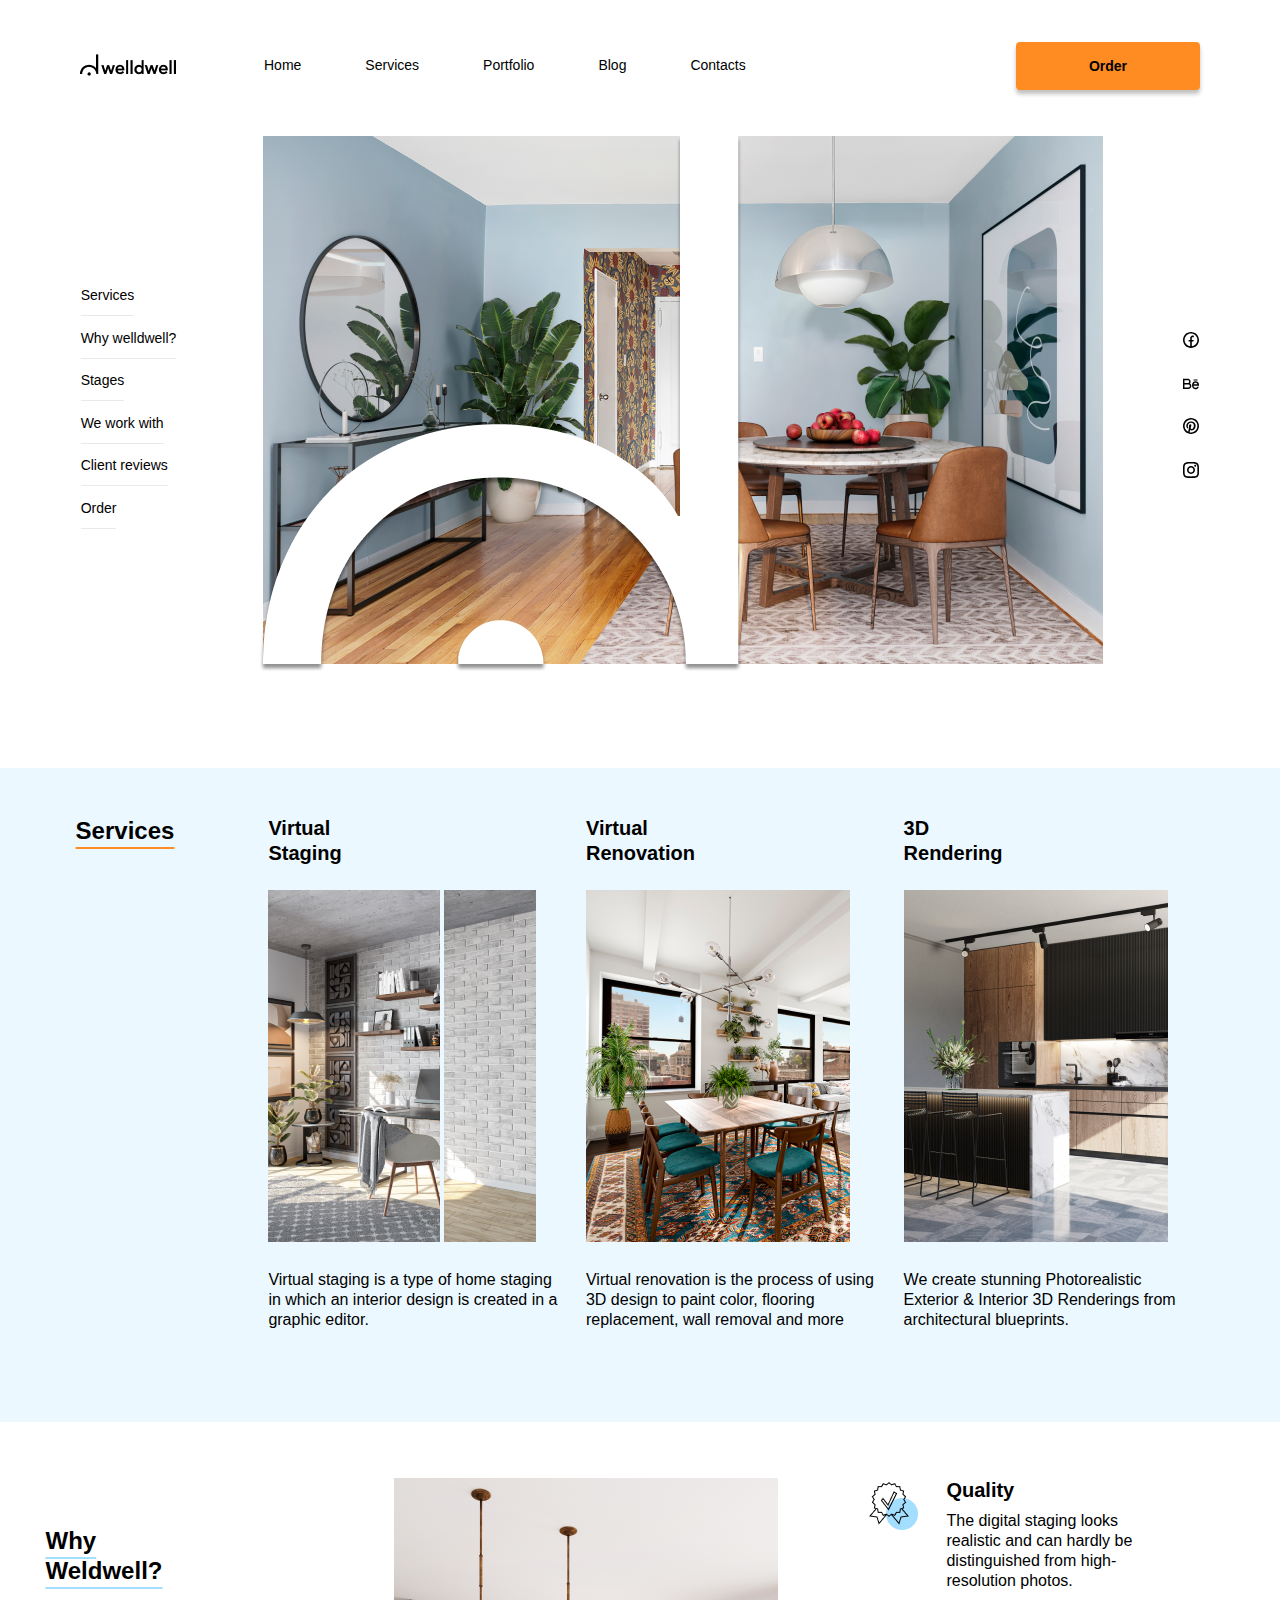
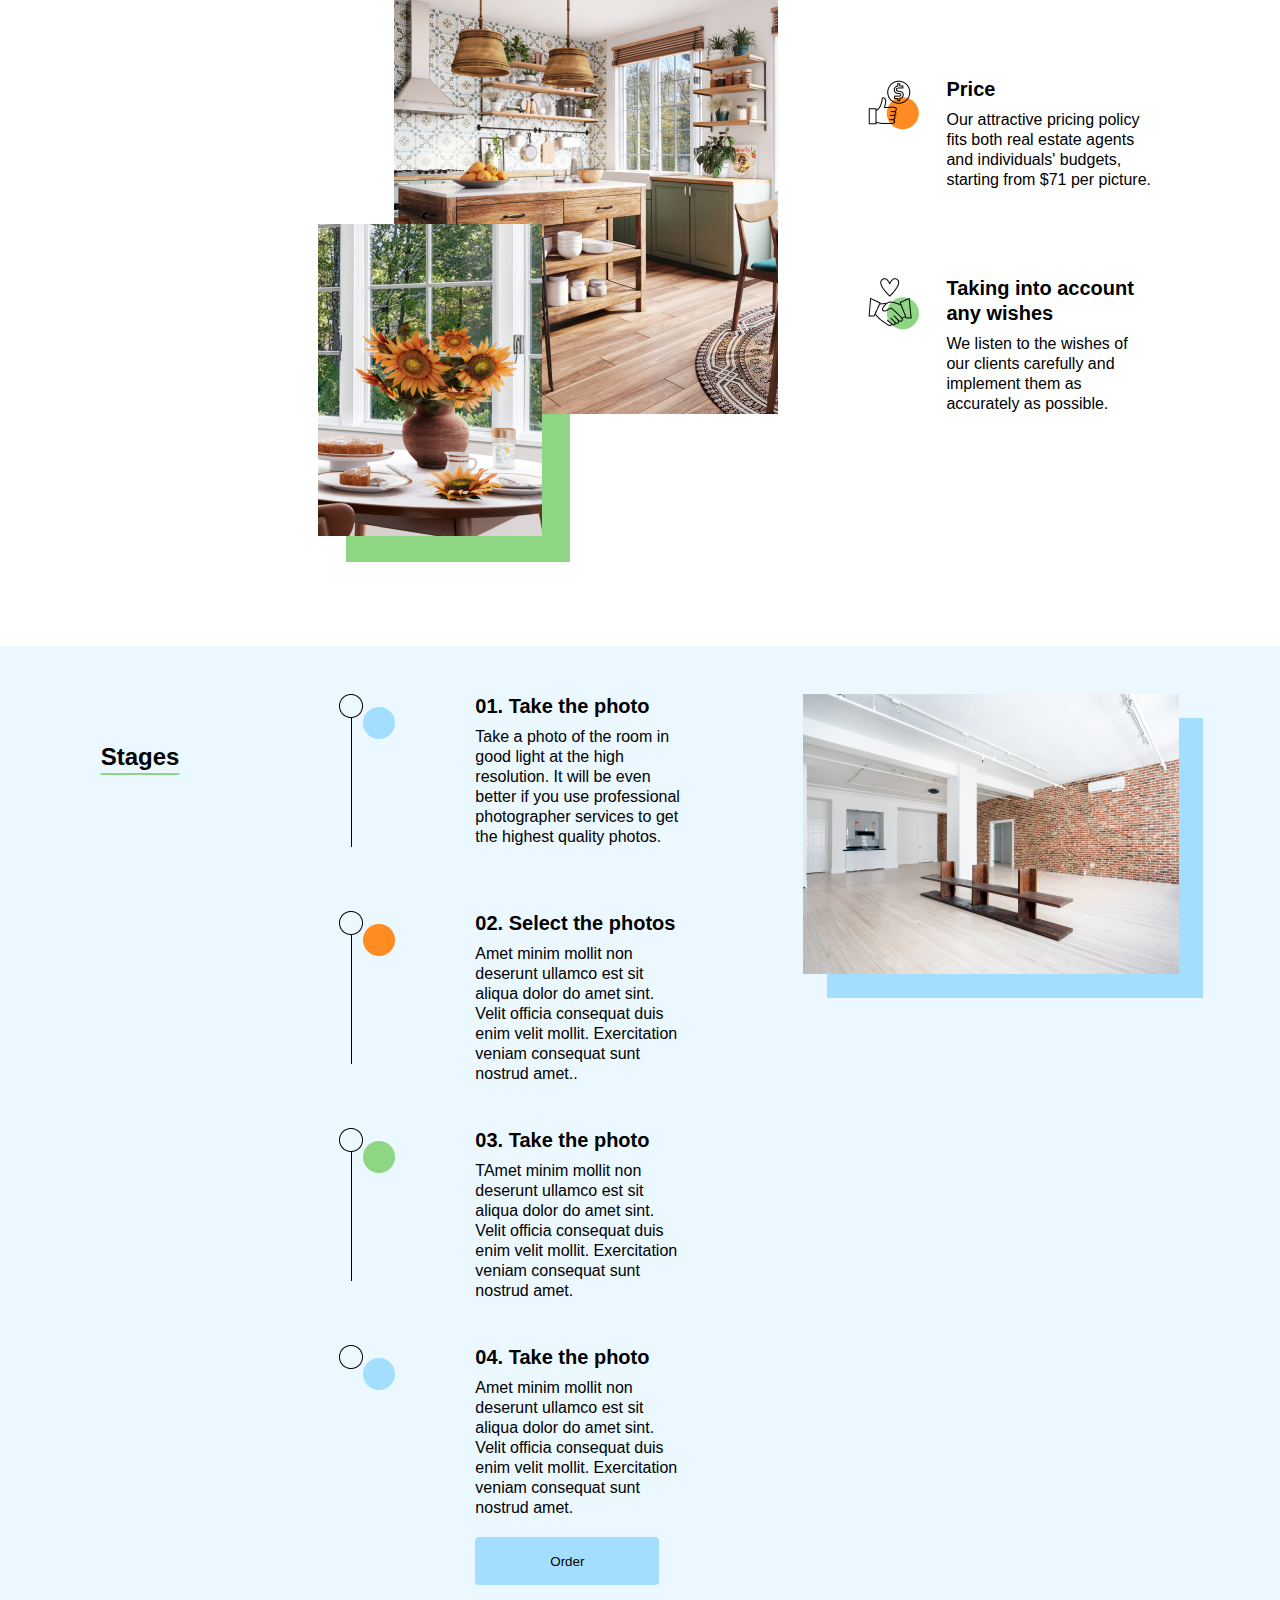
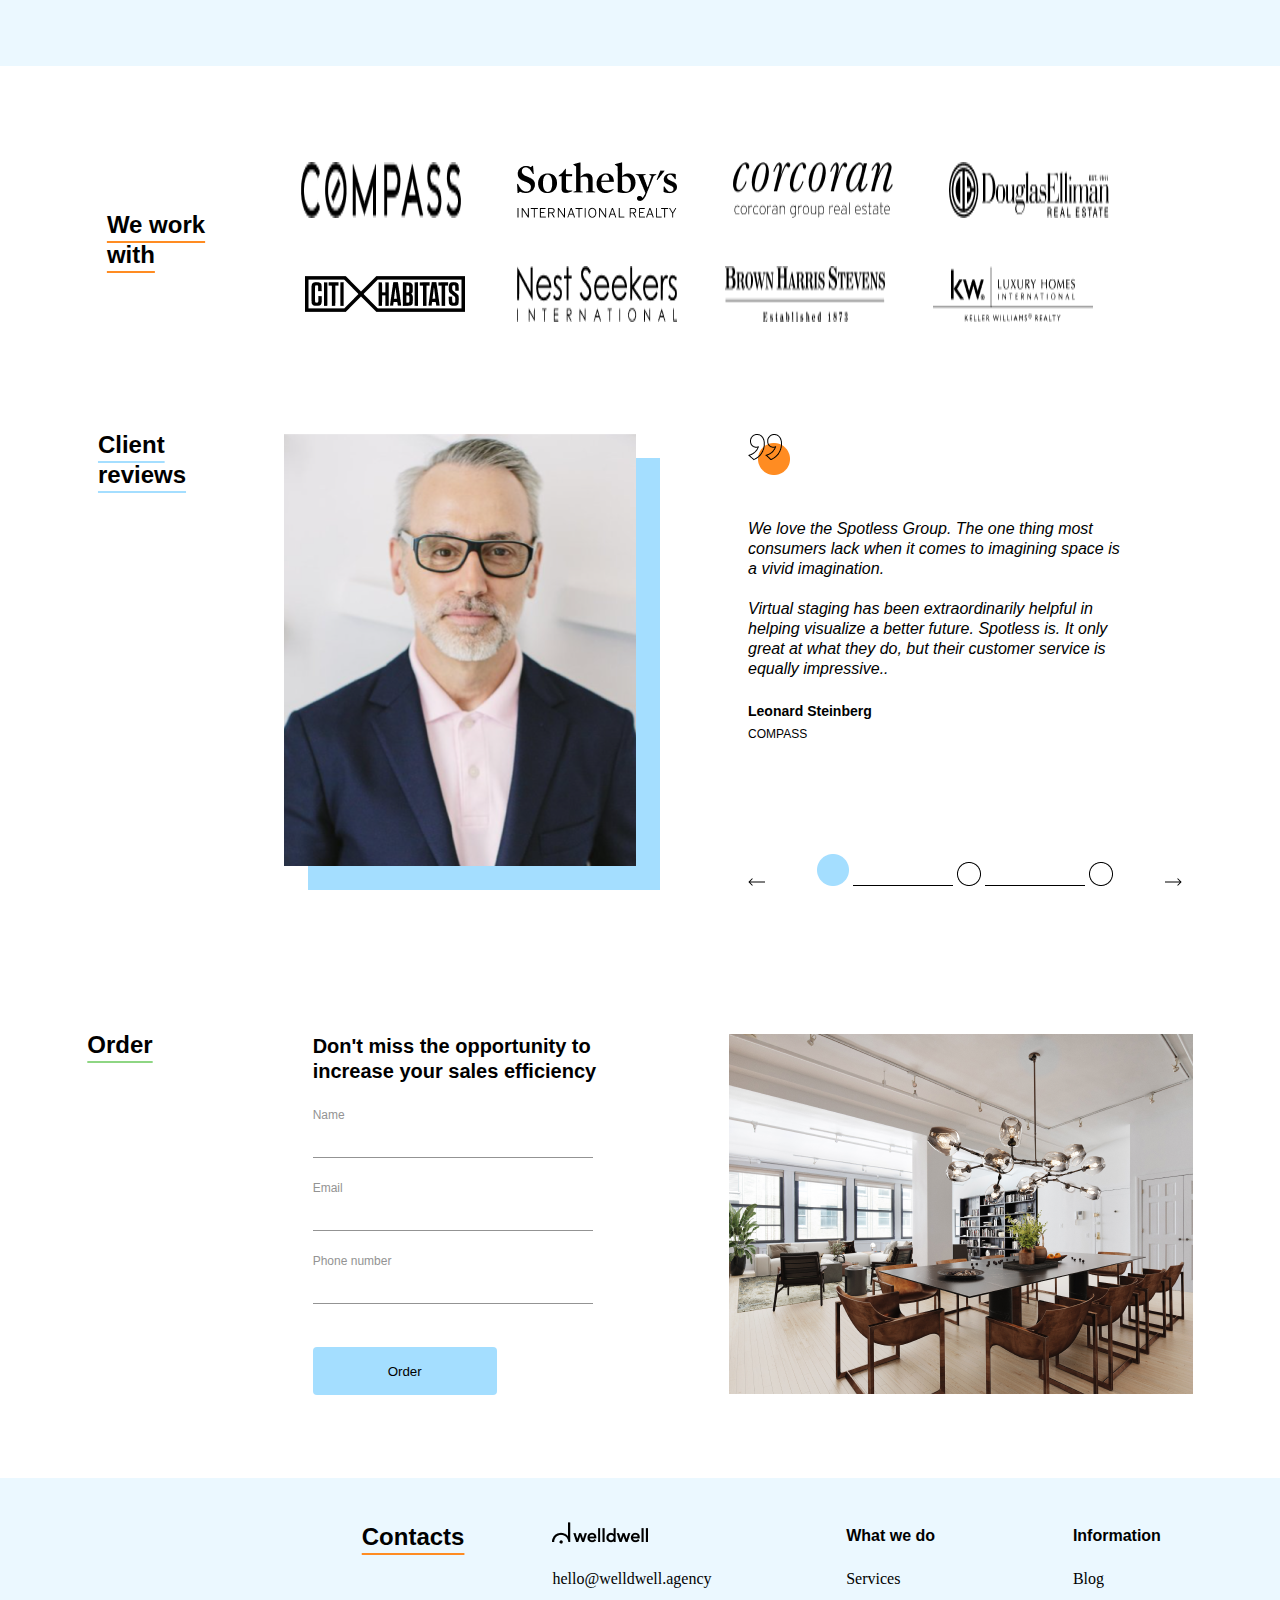
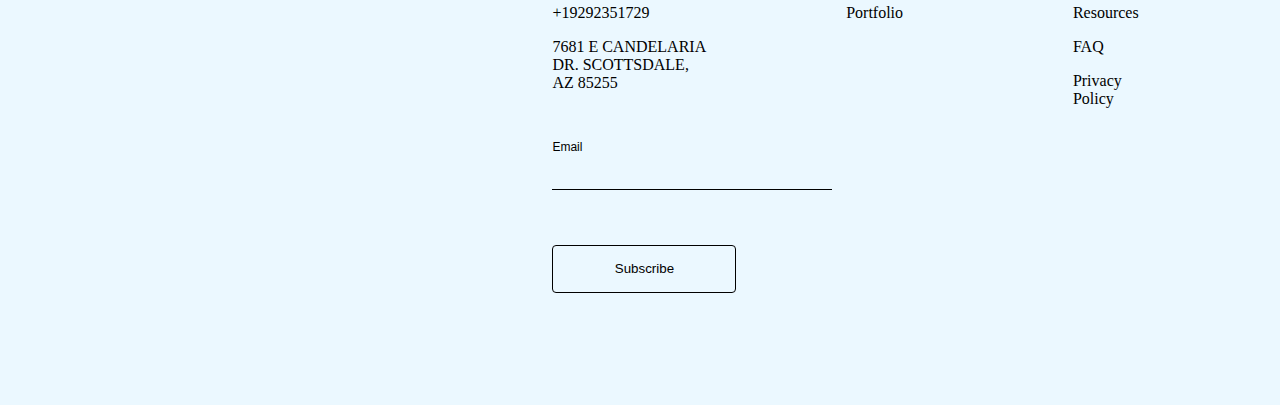
==== index.html @ 8a93b394 "Rename index copy.html to index.html" ====
<!DOCTYPE html>
<html lang="en">
<head>
    <meta charset="UTF-8">
    <meta name="viewport" content="width=, user-scalable=, initial-scale=, maximum-scale=, minimum-scale=">
    <meta http-equiv="X-UA-Compatible" content="ie=">
    <link rel="stylesheet" href="./styles/style%20copy.css">
    <link rel="stylesheet" href="./styles/style768screen.css">
    <link rel="stylesheet" href="./styles/style320screen.css">

    <title>Title</title>
</head>
<body>

<header id="header">
<div class="wrapper">
    <div class="container">
        <div class="header-logo">
            <img src="./images/logo/welldwell_logo.png" alt="logo"/>
        </div>
        <div class="main-menu">
            <nav id="navbar">
                <ul class="header_nav">
                    <li class="menu-items" ><a class="page" href="#home"><span>Home</span></a></li>
                    <li class="menu-items"><a class="page" href="#services"><span>Services</span></a></li>
                    <li class="menu-items"><a class="page" href="#portfolio"><span>Portfolio</span></a></li>
                    <li class="menu-items"><a class="page" href="#blog"><span>Blog</span></a></li>
                    <li class="menu-items"><a class="page" href="#contacts"><span>Contacts</span></a></li>
                </ul>
            </nav>
            <div class="order">
                <button type="button" id="btn-order">
                    Order
                </button>
                <button type="button" id="btn-circle">
                        <img class="order_icon" src="images/icons/bars-svgrepo-com%20(2).svg">
                </button>
            </div>
            <!-------------------модальне вікно для екранів з меншим розміром------------------------>
            <div class="modal hide">
                <div id="modal_background">
                    <div id="modal_window">
                        <div id="header_modal">
                            <div class="header-logo">
                                <img src="./images/logo/welldwell_logo.png" alt="logo"/>
                            </div>
                            <div id="modal_close">
                                <button type="button" id="btn_close">
                                    X
                                </button>
                            </div>
                        </div>
                        <div id="modal_menu">
                            <nav id="navbar_modal">
                                <ul class="header_nav">
                                    <li class="menu-items_modal" ><a class="page" href="#home"><span>Home</span></a></li>
                                    <li class="menu-items_modal"><a class="page" href="#services"><span>Services</span></a></li>
                                    <li class="menu-items_modal"><a class="page" href="#portfolio"><span>Portfolio</span></a></li>
                                    <li class="menu-items_modal"><a class="page" href="#blog"><span>Blog</span></a></li>
                                    <li class="menu-items_modal"><a class="page" href="#contacts"><span>Contacts</span></a></li>
                                </ul>
                            </nav>
                            <div>
                                <button type="button" class="btn_order_modal">Order</button>
                            </div>
                        </div>
                        <div class="modal_logo">
                            <img src="images/logo/logo-overlay%20(1).png"
                        </div>
                    </div>
                </div>
            </div>
            <!--------------------------------------------------------------------->

        </div>
    </div>
</div>
</header>
    <main>
    <section class="home" id="home">
        <div class="wrapper">
        <div class="container">
          <ul class="about_us">
              <li><a class="info" href="#services">Services</a></li>
              <li><a class="info" href="#about">Why welldwell?</a></li>
              <li><a class="info" href="#stages">Stages</a></li>
              <li><a class="info" href="#partners">We work with</a></li>
              <li><a class="info" href="#reviews">Client reviews</a></li>
              <li><a class="info" href="#order">Order</a></li>
          </ul>
        <div class="image-main">
          <img class='main_photo' src="./images/img/home_hero.png" alt="dinner-room">
          <img class='logo_overlay' src="images/logo/logo-overlay%20(1).png">
        </div>
          <ul class="social_media">
              <li><a class="social_media_info" href="https://www.facebook.com"><img src="images/icons/social_icon_facebook.svg"></a></li>
              <li><a class="social_media_info" href="https://www.behance.net/"><img src="images/icons/behance.svg"></a></li>
              <li><a class="social_media_info" href="https://www.pinterest.com/PinterestUA/"><img src="images/icons/social_icon_pinterest.svg"></a></li>
              <li><a class="social_media_info" href="https://www.instagram.com/"><img src="images/icons/instagram.svg"></a></li>
          </ul>
        </div>
        </div>
    </section>
        <section class="services_section" id="services">
        <div class="wrapper">
            <div class="container">
        <h2 class="import_heading orange_border">Services</h2>
        <div class="gallery">
        <div class="gallery_item" id="slider">
           <h3 class="heading">Virtual <br>Staging</h3>
            <div class="slider">
            <button class="slider-control-left">
            <
            </button>
            <button class="slider-control-right">
                >
            </button>
            </div>
            <img class="pic" src="images/img/slider_image_after.png" alt="room after">
            <img src="./images/img/slider_image_before.png" alt="room before">
                <p class="text">Virtual staging is a type of home staging in which an interior design is created in a graphic editor. </p>

        </div>
        <div class="gallery_item">
            <h3 class="heading">Virtual<br>Renovation</h3>
            <img src="./images/img/slider_image_.png" alt>
            <p class="text">Virtual renovation is the process of using 3D design to paint color, flooring replacement, wall removal and more</p>
        </div>
        <div class="gallery_item">
            <h3 class="heading">3D<br>Rendering</h3>
            <img src="./images/img/image_no_slider.png" alt>
            <p class="text">We create stunning Photorealistic Exterior & Interior 3D Renderings from architectural blueprints.</p>
        </div>
        </div>
        </div>
        </div>
    </section>
    <section class="about" id="about">
        <div class="wrapper">
          <div class="container">
            <h2 class="import_heading blue_border ">Why Weldwell?</h2>
            <div class="kitchen-photo">
                <img class="kitchen-photo-2" src="images/img/second_image.png">
                <img class="kitchen-photo-1" src="images/img/main_image.png">
                <img class="box_shadow" src="images/img/image_background%20(1).png">
                </div>
                <div id="info-2">
                     <div class="heading_and_text">
                       <img src="images/icons/quality_circle.png">
                     <div class="info-2">
                       <h3>Quality</h3>
                       <p class="text2">The digital staging looks realistic and can hardly
                        be distinguished from high-resolution photos.</p>
                    </div>
                     </div>
                    <div class="heading_and_text">
                   <img src="images/icons/thumb_up_circle.png">
                    <div class="info-2">
                        <h3>Price</h3>
                        <p class="text2">Our attractive pricing policy fits both real estate agents
                        and individuals' budgets, starting from $71 per picture.</p>
                    </div>
                    </div>
                    <div class="heading_and_text">
                        <img src="images/icons/handshake_circle.png">
                      <div class="info-2">
                        <h3>Taking into account <br>any wishes</h3>
                        <p class="text2">We listen to the wishes of our clients carefully and implement them as accurately as possible.</p>
                      </div>
                    </div>
                </div>
            </div>
        </div>
    </section>
    <section class="stages" id="stages">
        <div class="wrapper">
        <div class="container">
        <h2 class="import_heading green_border">Stages</h2>

            <div class="steps">
                <div class="step">
                    <img class="img_line" src="./images/icons/circle_and_line.png">
                    <img class="circle_img" src="/images/icons/circle_background.png">
                    <div class="info-2">
                    <h3 class="heading">01. Take the photo</h3>
                    <p class="text2">Take a photo of the room
                        in good light at the high resolution.
                        It will be even better if you use professional
                        photographer services to get the highest quality photos.</p>
                    </div>
                </div>

                <div class="step">
                    <img class="img_line" src="./images/icons/circle_and_line.png">
                    <img class="circle_img" src="/images/icons/circle_background%20(2).png">
                    <div class="info-2">
                    <h3 class="heading">02. Select the photos</h3>
                    <p class="text2">Amet minim mollit non deserunt ullamco est sit
                        aliqua dolor do amet sint. Velit officia consequat duis enim
                        velit mollit. Exercitation veniam consequat sunt nostrud amet..</p>
                    </div>
                </div>
                <div class="step">
                    <img class="img_line" src="./images/icons/circle_and_line.png">
                    <img class="circle_img" src="/images/icons/circle_background%20(1).png">
                    <div class="info-2">
                    <h3 class="heading">03. Take the photo</h3>
                    <p class="text2">TAmet minim mollit non deserunt ullamco est sit aliqua
                        dolor do amet sint. Velit officia consequat duis enim velit mollit.
                        Exercitation veniam consequat sunt nostrud amet.</p>
                    </div>
                </div>
                <div class="step">
                    <img class="circle" src="./images/icons/circle.png">
                    <img class="circle_img" src="/images/icons/circle_background.png">
                    <div class="info-2">
                        <h3 class="heading">04. Take the photo</h3>
                        <p class="text2">Amet minim mollit non deserunt ullamco est sit aliqua
                            dolor do amet sint. Velit officia consequat duis enim velit mollit.
                            Exercitation veniam consequat sunt nostrud amet.</p>
                    </div>
                    <div>
                        <button type="button" class="btn_order">Order</button>
                    </div>
                </div>
            </div>
            <div class="image">
                <img class="img2" src="./images/img/image_landscape.png" alt="">
            </div>
        </div>
        </div>
    </section>
        <section class="partners" id="partners">
            <div class="wrapper">
                <div class="container">
                    <h2 class="import_heading orange_border">We work <br> with</h2>
                   <div class="partners_logo">
                      <img class="logo_first_line partn_logo" src="./images/logo/compass.png" alt="compass">
                       <img class="logo_first_line partn_logo" src="./images/logo/sothebys.png" alt="sothebys">
                       <img class="logo_first_line partn_logo" src="./images/logo/corcoran.png" alt="corcoran">
                       <img class="logo_first_line partn_logo" src="./images/logo/douglas.png" alt="douglas">
                       <img class="logo_second_line partn_logo" src="./images/logo/company_logo%20(1).png" alt="habitas">
                       <img class="logo_second_line partn_logo" src="./images/logo/nedt_seekers.png" alt="seekers">
                       <img class="logo_second_line partn_logo" src="./images/logo/brown_harris.png" alt="brown_harris">
                       <img class="logo_second_line partn_logo" src="./images/logo/kw.png" alt="kw">
                   </div>
                </div>
            </div>
        </section>
        <section class="client_review" id="reviews">
            <div class="wrapper">
                <div class="container">
                    <h2 class="import_heading blue_border">Client <br> reviews</h2>
                    <div class="clients_photo">
                         <img class="client1 photo" src="./images/img/client.png" alt="our client's photo">
                         <img width=352px class="client2 photo hide" src="./images/img/client2.jpg">
                        <img width=352px class="client3 photo hide" src="./images/img/client3.jpg">
                    </div>
                    <div class="review_and_slider_review">
                    <div class="review">
                        <img src="./images/icons/quote.png" alt="">
                        <p class="text_review">We love the Spotless Group. The one thing most consumers lack when it comes to imagining space is a vivid imagination.
                            <br><br>
                            Virtual staging has been extraordinarily helpful in helping visualize a better future. Spotless is. It only great at what they do,
                            but their customer service is equally impressive..</p>
                        <h4 class="clients_name">Leonard Steinberg</h4>
                        <p class="company">COMPASS</p>

                    </div>
                        <div class="review hide">
                            <img src="./images/icons/quote.png" alt="">
                            <p class="text_review">Lorem Ipsum is simply dummy text of the printing and typesetting industry.
                                Lorem Ipsum has been the industry's standard dummy text ever since the 1500s,
                                when an unknown printer took a galley of type and scrambled it to make a type specimen book..</p>
                            <h4 class="clients_name">Lorem ipsum dolore</h4>
                            <p class="company">Corcoran</p>
                        </div>
                        <div class="review hide">
                            <img src="./images/icons/quote.png" alt="">
                            <p class="text_review">There are many variations of passages of Lorem Ipsum available, but the majority have suffered alteration in some form,
                                by injected humour, or randomised words which don't look even slightly believable.
                                If you are going to use a passage of Lorem Ipsum, you need to be sure there isn't anything embarrassing hidden in the middle of text.</p>
                            <h4 class="clients_name">Lorem ipsum dolore</h4>
                            <p class="company">nedt_seekers</p>
                        </div>
                    <div class="slider_review">
                        <button type="button" class="arrow_left"><img src="./images/icons/Arrow 8.png"></button>
                        <img class="slider_circle blue_circle" src="images/icons/circle_background.png" alt="blue_circle">
                        <img src="./images/icons/line (1).png">
                        <img class="slider_circle orange_circle" src="images/icons/circle.png" alt="orange_circle">
                        <img class="slider_circle orange_circle hide" src="images/icons/circle_background%20(2).png" alt="orange_circle">
                        <img src="./images/icons/line (1).png">
                        <img class="slider_circle green_circle" src="images/icons/circle.png" alt="green_circle">
                        <img class="slider_circle green_circle hide" src="images/icons/circle_background%20(1).png" alt="green_circle">
                        <button type="button" class="arrow_right"><img src="./images/icons/Arrow 7.png"></button>
                    </div>
                    </div>
                </div>
            </div>
        </section>
        <section id="order">
            <div class="wrapper">
                <div class="container">
                    <h2 class="import_heading green_border">Order</h2>
                <div class="order_info">
                     <h3 class="heading">Don't miss the opportunity to increase your sales efficiency</h3>
                    <div class="input_field">
                        <p class="input_text_name">Name</p>
                        <input class="input_name" type="text" name="Name">
                    </div>
                    <div class="input_field">
                         <p class="input_text_name">Email</p>
                         <input class="input_name" type="email" name="email">
                    </div>
                    <div class="input_field">
                        <p class="input_text_name">Phone number</p>
                        <input class="input_name" type="text" name="email">
                    </div>
                    <div>
                        <button type="button" class="btn_order2">Order</button>
                    </div>
                </div>
                    <div class="holl">
                        <img src="./images/img/image_landscape2.png" alt="holl">
                    </div>
                </div>
                </div>
        </section>
    </main>
    <footer id="footer">
        <div class="wrapper">
        <div class="container">
            <h2 class="import_heading orange_border">Contacts</h2>
        <div class="footer">
            <div class="header-logo2">
         <img src="images/logo/welldwell_logo.png">
            </div>
             <a href="mailto:hello@welldwell.agency">hello@welldwell.agency</a>
            <a href="callto:+19292351729">+19292351729</a>
            <p>7681 E CANDELARIA DR. SCOTTSDALE, AZ 85255</p>
            <div class="input_field">
                <p class="input_text_name">Email</p>
                <input class="input_name" type="email" name="email">
            </div>
            <div>
                <button class="btn_subscribe" type="submit" name="subscribe">Subscribe</button>
            </div>
        </div>
            <div class="footer">
                <h4 class="heading_h4">What we do</h4>
                <a href="#">Services</a>
                <a href="#">Portfolio</a>
            </div>
            <div class="footer">
                <h4 class="heading_h4">Information</h4>
                <a href="#">Blog</a>
                <a href="#">Resources</a>
                <a href="#">FAQ</a>
                <a href="#">Privacy Policy</a>
            </div>
            <div class="footer">
                <h4 class="heading_h4">Social</h4>
                    <a href="https://www.facebook.com"><img src="images/icons/social_icon_facebook.svg"></a>
                    <a href="https://www.behance.net/"><img src="images/icons/behance.svg"></a>
                    <a href="https://www.pinterest.com/PinterestUA/"><img src="images/icons/social_icon_pinterest.svg"></a>
                    <a href="https://www.instagram.com/"><img src="images/icons/instagram.svg"></a>

            </div>

        </div>

        </div>
    </footer>

<script src="./script/app.js"></script>
</body>
</html>
---- styles/style768screen.css ----
@import url(root.css);

@media only screen and (max-width:768px ) {
    .modal{
        width: 100%;
        height: 100%;
        background-color: var(--orange);

    }
    .container {
        display:flex;
        max-width: 688px;
        margin: 0 auto;
    }
    #btn-order{
        display: none;
    }
    .wrapper {
        display: inline-flex;
        max-width: 100%;
    }
    #header{
        margin-top:2rem ;
        column-gap: 50%;
    }
    #header.container{
       display: flex;
       flex-direction: column;
        justify-content: space-between;
    }
    .header_nav{
        display: none;
    }
    #btn-circle{
        display: block;
        border-radius:50%;
        border: none;
        width: 3rem;
        height: 3rem;
        box-shadow: 0 4px 4px 0 rgba(0, 0, 0, 0.25);
        background: var(--orange);
        color: black;
        font-size: 14px;
        font-weight: bold;
        margin-left:15rem;
    }
    #btn-circle:active{
        background-color: #e37c1b;
        box-shadow: none;
    }
    .order_icon{
        width: 1.5rem;
        height: auto;
    }


    /*----------------------------------Modal window--------------------------------------------*/

    #modal_background{
        position: fixed;
        top: 0;
        left: 0;
        z-index: 90;
    }
    #header_modal{
        display: flex;
        justify-content: space-between;
        margin-bottom: 18.825rem;
        padding-top: 2rem;
        padding-left: 2rem;
        padding-right: 2rem;
    }
    #btn_close{
        width: 48px;
        height: 48px;
        border-radius:50%;
        fill: var(--white);
        border: none;
        margin-top: -1rem;
        font-weight: 400;
        font-size: 18px;
        text-align: center;
    }
    .header_nav{
        list-style-type: none;
        width: max-content;
    }
    .header_nav li{
        margin-bottom: 1.5rem;
    }
    .header_nav a{
        text-decoration: none;
        font-family: var(--font-family);
        font-weight: 900;
        font-size: 24px;
        line-height: 125%;
        color: var(--black);
    }
    .header_nav a:active{
        color: var(--white);
    }
    #modal_menu{
        display: flex;
        flex-direction: column;
        width: max-content;
    }
    .btn_order_modal{
        border-radius: 4px;
        padding: 8px;
        width: 184px;
        height: 48px;
        border: none;
        background-color: white;
        margin-left: 2.5rem;
        margin-bottom:3.5rem ;
        margin-top: 18.8125rem;
    }
    .btn_order_modal:active{
        font-weight: bold;
        background-color: #c0bdbd;
    }
    .modal_logo{
        position: absolute;
        left: 50%;
        top:20rem;
    }
    .modal_logo img{

        max-width:344px ;
        max-height: 414px;
    }
    }
---- styles/style320screen.css ----
@import url(root.css);


@media only screen and (max-width:320px ) {
    .container {
        display: inline-flex;
        max-width: 327px;
        margin: 0 auto;
    }

    .wrapper {
        display: inline-flex;
        max-width: 100%;
    }
    #header{
        margin-top:2rem ;
    }
    .header_nav{
        display: none;
    }
}
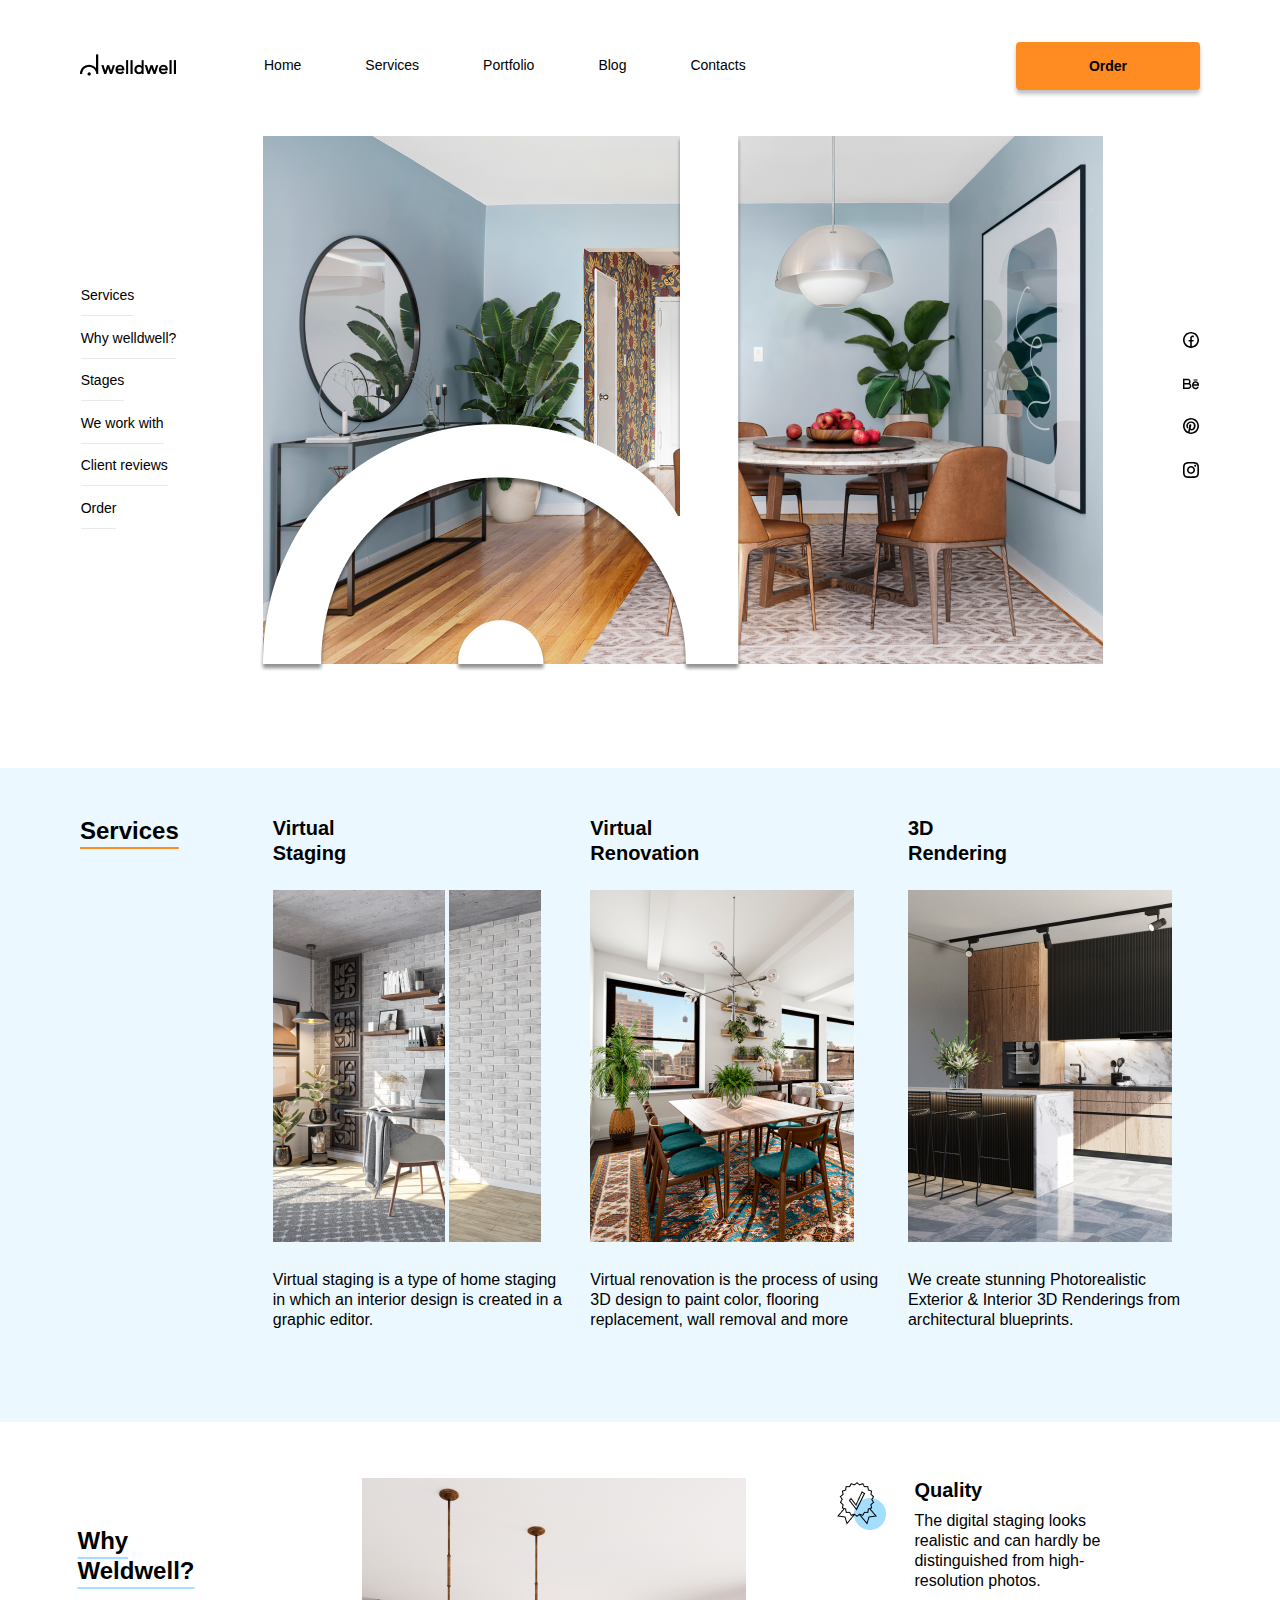
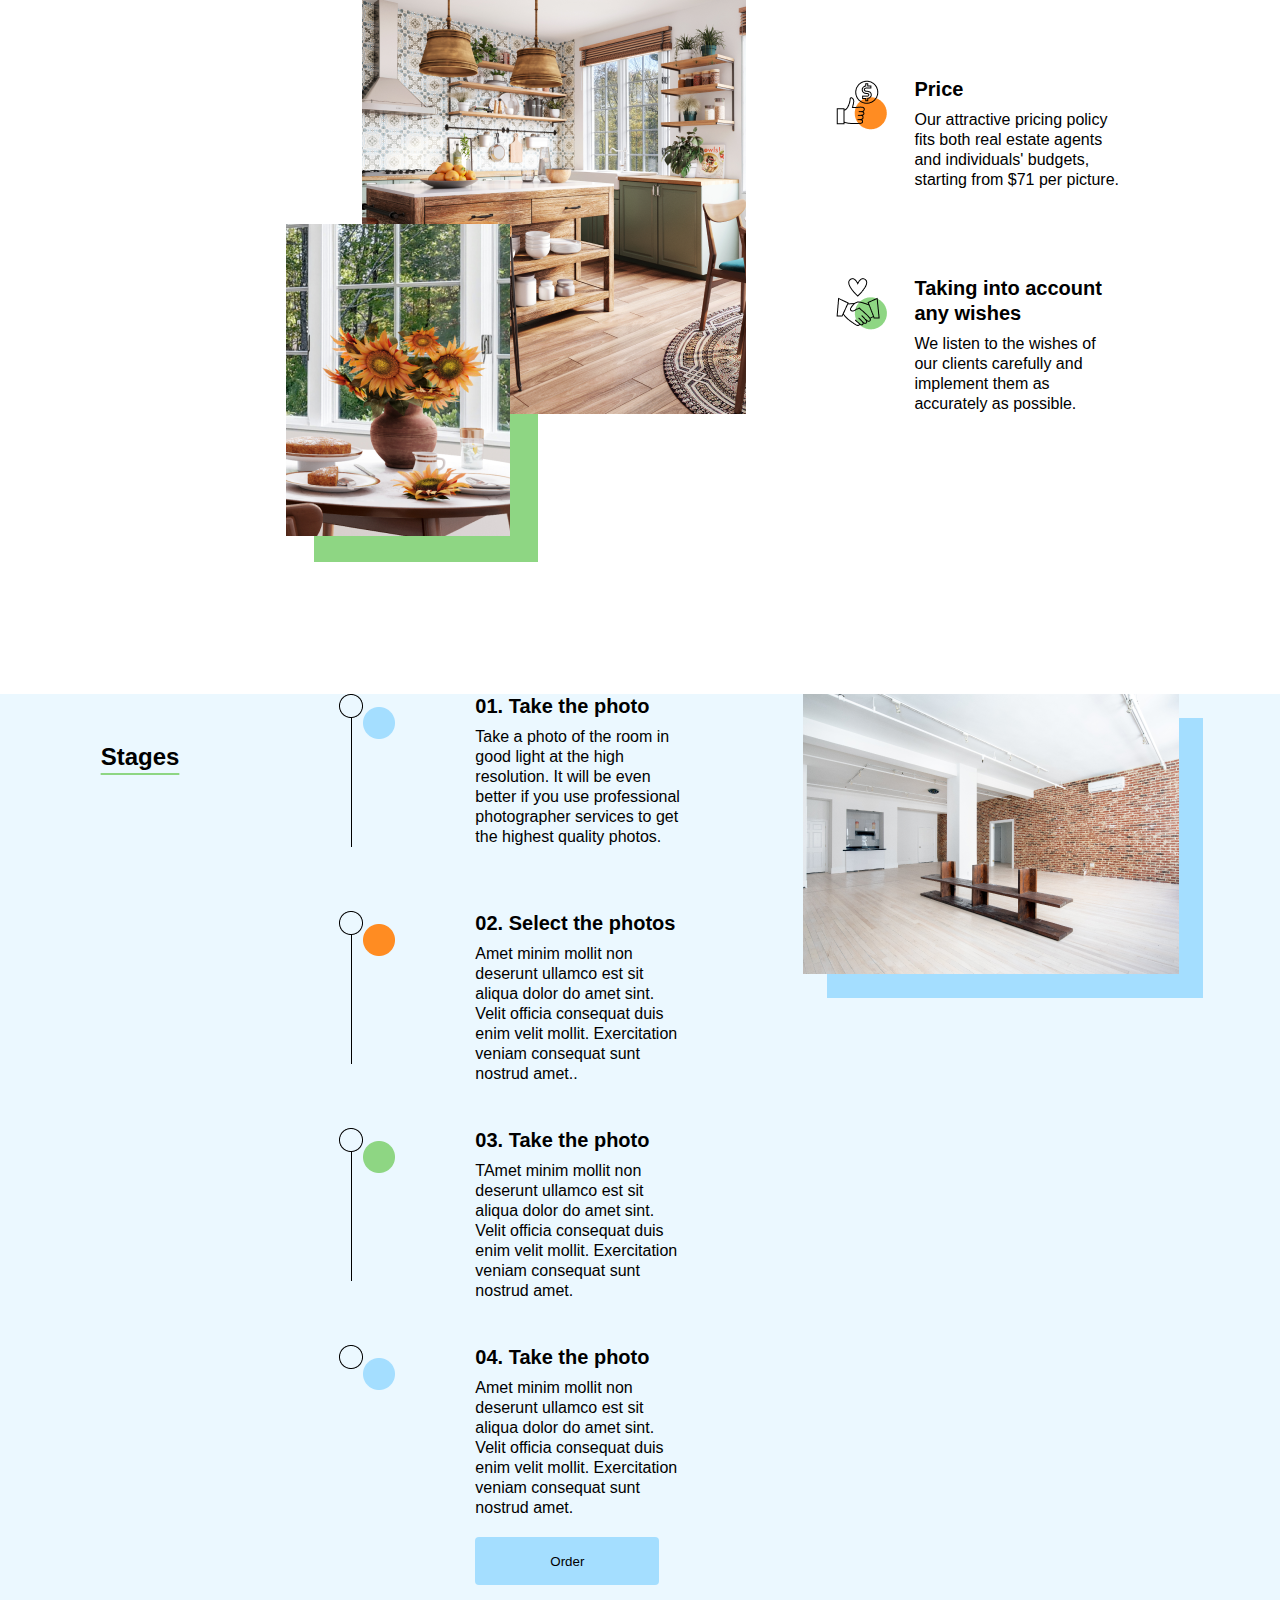
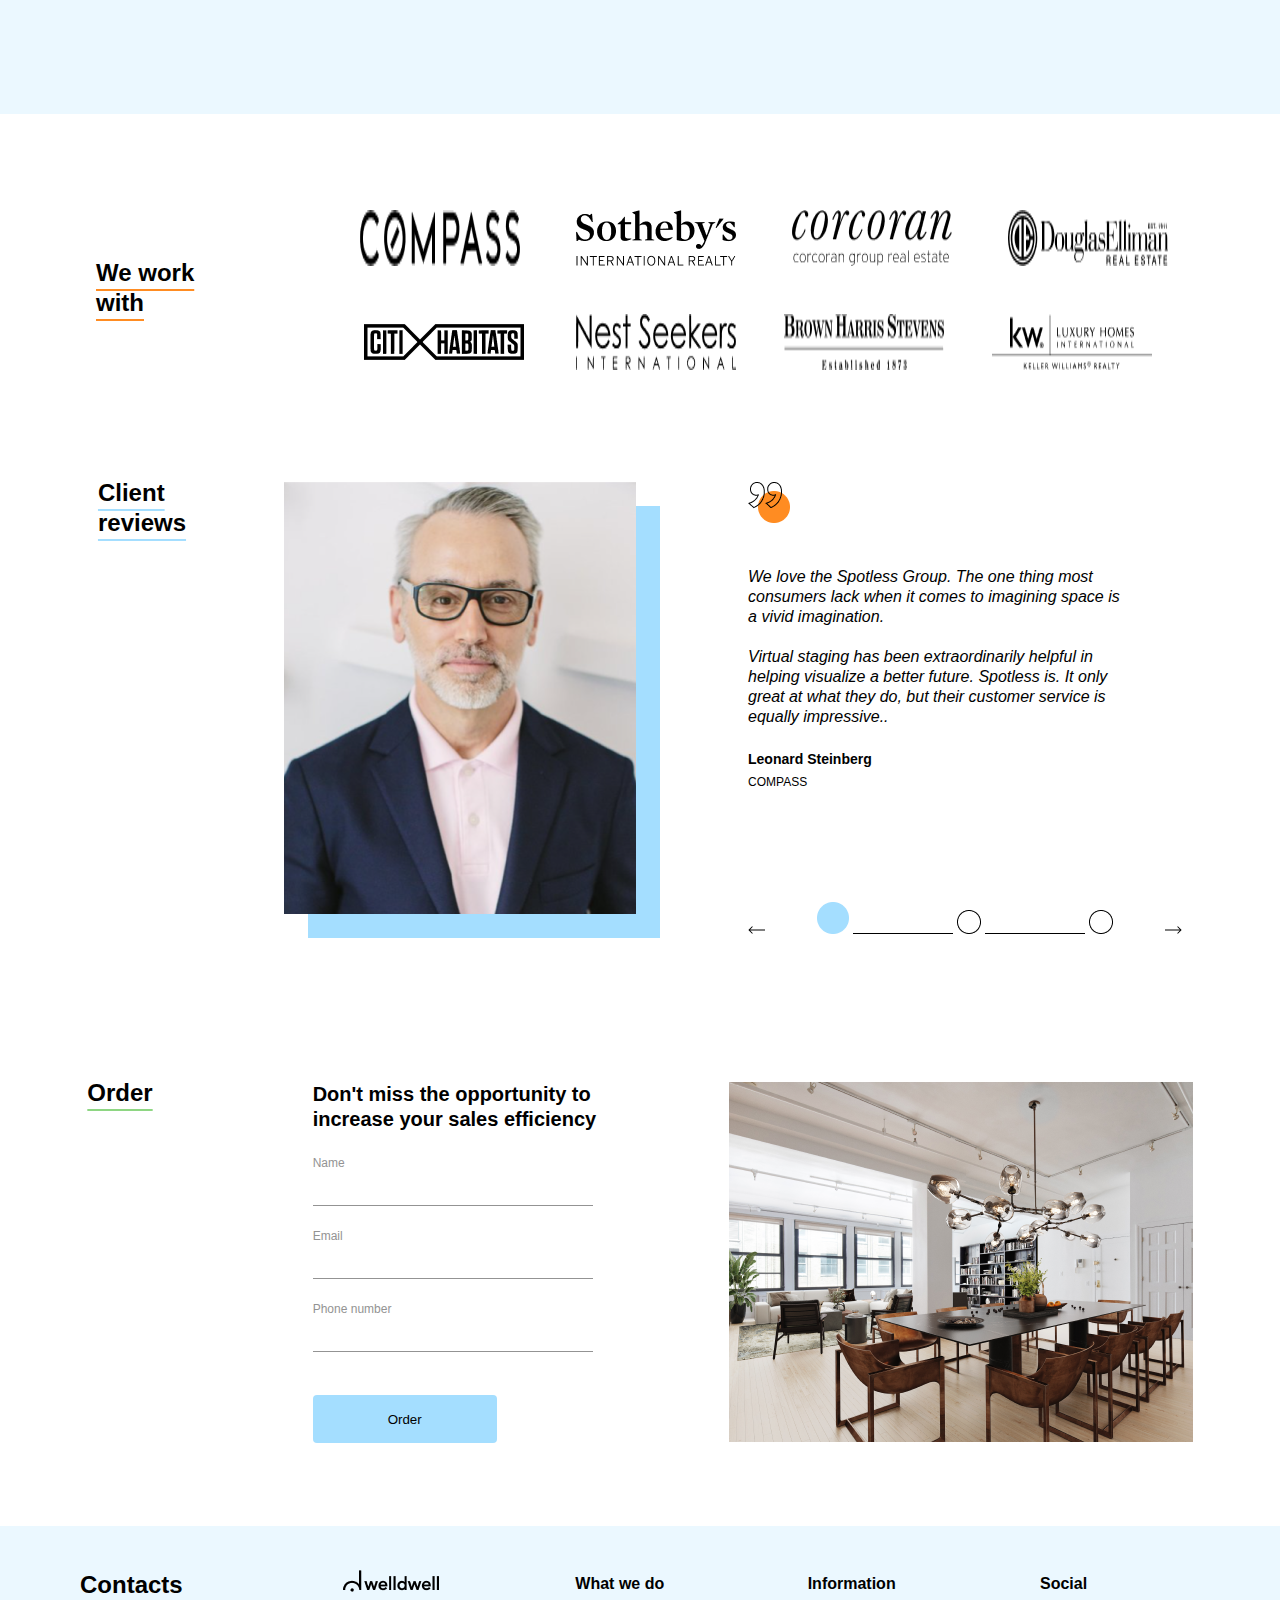
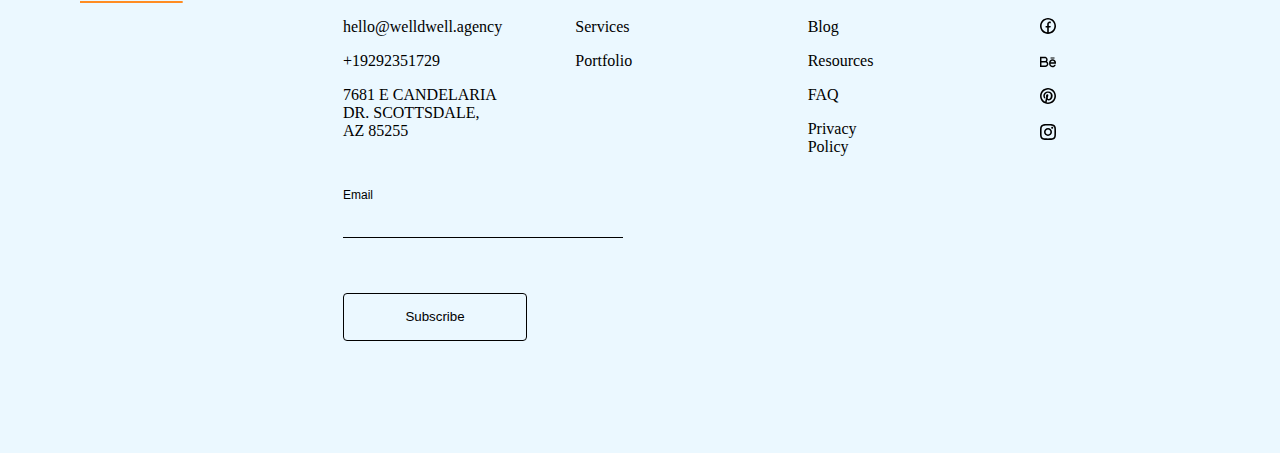
==== commit 7b0999c3: "changed files" ====
--- a/index.html
+++ b/index.html
@@ -1,192 +1,196 @@
-<!DOCTYPE html>
+<!doctype html>
 <html lang="en">
 <head>
     <meta charset="UTF-8">
-    <meta name="viewport" content="width=, user-scalable=, initial-scale=, maximum-scale=, minimum-scale=">
-    <meta http-equiv="X-UA-Compatible" content="ie=">
-    <link rel="stylesheet" href="./styles/style%20copy.css">
-    <link rel="stylesheet" href="./styles/style768screen.css">
-    <link rel="stylesheet" href="./styles/style320screen.css">
-
-    <title>Title</title>
+    <meta name="viewport"
+          content="width=device-width, user-scalable=no, initial-scale=1.0, maximum-scale=1.0, minimum-scale=1.0">
+    <meta http-equiv="X-UA-Compatible" content="ie=edge">
+    <link rel="stylesheet" href="styles/style.css">
+    <title>Document</title>
 </head>
 <body>
-
 <header id="header">
-<div class="wrapper">
-    <div class="container">
-        <div class="header-logo">
-            <img src="./images/logo/welldwell_logo.png" alt="logo"/>
-        </div>
-        <div class="main-menu">
-            <nav id="navbar">
-                <ul class="header_nav">
-                    <li class="menu-items" ><a class="page" href="#home"><span>Home</span></a></li>
-                    <li class="menu-items"><a class="page" href="#services"><span>Services</span></a></li>
-                    <li class="menu-items"><a class="page" href="#portfolio"><span>Portfolio</span></a></li>
-                    <li class="menu-items"><a class="page" href="#blog"><span>Blog</span></a></li>
-                    <li class="menu-items"><a class="page" href="#contacts"><span>Contacts</span></a></li>
-                </ul>
-            </nav>
-            <div class="order">
-                <button type="button" id="btn-order">
-                    Order
-                </button>
-                <button type="button" id="btn-circle">
+    <div class="wrapper">
+        <div class="container">
+            <div class="header-logo">
+                <img src="./images/logo/welldwell_logo.png" alt="logo"/>
+            </div>
+            <div class="main-menu">
+                <nav id="navbar" class="hide2">
+                    <ul class="header_nav">
+                        <li class="menu-items" ><a class="page" href="#home"><span>Home</span></a></li>
+                        <li class="menu-items"><a class="page" href="#services"><span>Services</span></a></li>
+                        <li class="menu-items"><a class="page" href="#portfolio"><span>Portfolio</span></a></li>
+                        <li class="menu-items"><a class="page" href="#blog"><span>Blog</span></a></li>
+                        <li class="menu-items"><a class="page" href="#contacts"><span>Contacts</span></a></li>
+                    </ul>
+                </nav>
+                <div class="order">
+                    <button type="button" id="btn-order" class="hide2">
+                        Order
+                    </button>
+                    <button type="button" id="btn-circle" class="hide">
                         <img class="order_icon" src="images/icons/bars-svgrepo-com%20(2).svg">
-                </button>
-            </div>
-            <!-------------------модальне вікно для екранів з меншим розміром------------------------>
-            <div class="modal hide">
-                <div id="modal_background">
-                    <div id="modal_window">
-                        <div id="header_modal">
-                            <div class="header-logo">
-                                <img src="./images/logo/welldwell_logo.png" alt="logo"/>
-                            </div>
-                            <div id="modal_close">
-                                <button type="button" id="btn_close">
-                                    X
-                                </button>
-                            </div>
-                        </div>
-                        <div id="modal_menu">
-                            <nav id="navbar_modal">
-                                <ul class="header_nav">
-                                    <li class="menu-items_modal" ><a class="page" href="#home"><span>Home</span></a></li>
-                                    <li class="menu-items_modal"><a class="page" href="#services"><span>Services</span></a></li>
-                                    <li class="menu-items_modal"><a class="page" href="#portfolio"><span>Portfolio</span></a></li>
-                                    <li class="menu-items_modal"><a class="page" href="#blog"><span>Blog</span></a></li>
-                                    <li class="menu-items_modal"><a class="page" href="#contacts"><span>Contacts</span></a></li>
-                                </ul>
-                            </nav>
-                            <div>
-                                <button type="button" class="btn_order_modal">Order</button>
-                            </div>
-                        </div>
-                        <div class="modal_logo">
-                            <img src="images/logo/logo-overlay%20(1).png"
-                        </div>
-                    </div>
-                </div>
-            </div>
-            <!--------------------------------------------------------------------->
-
+                    </button>
+                </div>
+            </div>
+        </div>
+    </div>
+</header>
+                <!-------------------модальне вікно для екранів з меншим розміром------------------------>
+<div class="wrapper_modal hide">
+    <div id="modal_background">
+        <div id="modal">
+            <div id="header_modal">
+                <div id="header-logo">
+                    <img src="./images/logo/welldwell_logo.png" alt="logo"/>
+                </div>
+                <div id="modal_close">
+                    <button type="button" id="btn_close">
+                        X
+                    </button>
+                </div>
+            </div>
+
+            <div id="modal_menu">
+                <nav id="navbar_modal">
+                    <ul id="header_nav_modal">
+                        <li class="menu-items_modal" ><a class="page" href="#home"><span>Home</span></a></li>
+                        <li class="menu-items_modal"><a class="page" href="#services"><span>Services</span></a></li>
+                        <li class="menu-items_modal"><a class="page" href="#portfolio"><span>Portfolio</span></a></li>
+                        <li class="menu-items_modal"><a class="page" href="#blog"><span>Blog</span></a></li>
+                        <li class="menu-items_modal"><a class="page" href="#contacts"><span>Contacts</span></a></li>
+                    </ul>
+                </nav>
+                <div>
+                    <button type="button" class="btn_order_modal">Order</button>
+                </div>
+            </div>
+            <div class="modal_logo">
+                <img src="images/logo/logo-overlay%20(1).png">
+            </div>
         </div>
     </div>
 </div>
-</header>
-    <main>
-    <section class="home" id="home">
-        <div class="wrapper">
-        <div class="container">
-          <ul class="about_us">
-              <li><a class="info" href="#services">Services</a></li>
-              <li><a class="info" href="#about">Why welldwell?</a></li>
-              <li><a class="info" href="#stages">Stages</a></li>
-              <li><a class="info" href="#partners">We work with</a></li>
-              <li><a class="info" href="#reviews">Client reviews</a></li>
-              <li><a class="info" href="#order">Order</a></li>
-          </ul>
-        <div class="image-main">
-          <img class='main_photo' src="./images/img/home_hero.png" alt="dinner-room">
-          <img class='logo_overlay' src="images/logo/logo-overlay%20(1).png">
-        </div>
-          <ul class="social_media">
-              <li><a class="social_media_info" href="https://www.facebook.com"><img src="images/icons/social_icon_facebook.svg"></a></li>
-              <li><a class="social_media_info" href="https://www.behance.net/"><img src="images/icons/behance.svg"></a></li>
-              <li><a class="social_media_info" href="https://www.pinterest.com/PinterestUA/"><img src="images/icons/social_icon_pinterest.svg"></a></li>
-              <li><a class="social_media_info" href="https://www.instagram.com/"><img src="images/icons/instagram.svg"></a></li>
-          </ul>
-        </div>
-        </div>
-    </section>
-        <section class="services_section" id="services">
-        <div class="wrapper">
-            <div class="container">
-        <h2 class="import_heading orange_border">Services</h2>
-        <div class="gallery">
-        <div class="gallery_item" id="slider">
-           <h3 class="heading">Virtual <br>Staging</h3>
-            <div class="slider">
-            <button class="slider-control-left">
-            <
-            </button>
-            <button class="slider-control-right">
-                >
-            </button>
-            </div>
-            <img class="pic" src="images/img/slider_image_after.png" alt="room after">
-            <img src="./images/img/slider_image_before.png" alt="room before">
-                <p class="text">Virtual staging is a type of home staging in which an interior design is created in a graphic editor. </p>
-
-        </div>
-        <div class="gallery_item">
-            <h3 class="heading">Virtual<br>Renovation</h3>
-            <img src="./images/img/slider_image_.png" alt>
-            <p class="text">Virtual renovation is the process of using 3D design to paint color, flooring replacement, wall removal and more</p>
-        </div>
-        <div class="gallery_item">
-            <h3 class="heading">3D<br>Rendering</h3>
-            <img src="./images/img/image_no_slider.png" alt>
-            <p class="text">We create stunning Photorealistic Exterior & Interior 3D Renderings from architectural blueprints.</p>
-        </div>
-        </div>
-        </div>
-        </div>
-    </section>
-    <section class="about" id="about">
-        <div class="wrapper">
-          <div class="container">
+<!---------------------------------------------------------------------------------->
+
+
+<section class="home" id="home">
+    <div class="wrapper">
+        <div class="container">
+            <ul class="about_us">
+                <li><a class="info" href="#services">Services</a></li>
+                <li><a class="info" href="#about">Why welldwell?</a></li>
+                <li><a class="info" href="#stages">Stages</a></li>
+                <li><a class="info" href="#partners">We work with</a></li>
+                <li><a class="info" href="#reviews">Client reviews</a></li>
+                <li><a class="info" href="#order">Order</a></li>
+            </ul>
+            <div class="image-main">
+                <img class='main_photo' src="./images/img/home_hero.png" alt="dinner-room">
+                <img class='logo_overlay' src="images/logo/logo-overlay%20(1).png">
+            </div>
+            <ul class="social_media">
+                <li><a class="social_media_info" href="https://www.facebook.com"><img src="images/icons/social_icon_facebook.svg"></a></li>
+                <li><a class="social_media_info" href="https://www.behance.net/"><img src="images/icons/behance.svg"></a></li>
+                <li><a class="social_media_info" href="https://www.pinterest.com/PinterestUA/"><img src="images/icons/social_icon_pinterest.svg"></a></li>
+                <li><a class="social_media_info" href="https://www.instagram.com/"><img src="images/icons/instagram.svg"></a></li>
+            </ul>
+        </div>
+    </div>
+</section>
+
+
+<!------------------------------------------------------------------------------------------->
+<section class="services_section" id="services">
+    <div class="wrapper">
+        <div class="container">
+            <h2 class="import_heading orange_border">Services</h2>
+            <div class="gallery">
+                <div class="gallery_item" id="slider">
+                    <h3 class="heading">Virtual <br>Staging</h3>
+                    <div class="slider">
+                        <button class="slider-control-left">
+                            <
+                        </button>
+                        <button class="slider-control-right">
+                            >
+                        </button>
+                    </div>
+                    <img class="pic" src="images/img/slider_image_after.png" alt="room after">
+                    <img src="./images/img/slider_image_before.png" alt="room before">
+                    <p class="text">Virtual staging is a type of home staging in which an interior design is created in a graphic editor. </p>
+
+                </div>
+                <div class="gallery_item">
+                    <h3 class="heading">Virtual<br>Renovation</h3>
+                    <img src="./images/img/slider_image_.png" alt>
+                    <p class="text">Virtual renovation is the process of using 3D design to paint color, flooring replacement, wall removal and more</p>
+                </div>
+                <div class="gallery_item">
+                    <h3 class="heading">3D<br>Rendering</h3>
+                    <img src="./images/img/image_no_slider.png" alt>
+                    <p class="text">We create stunning Photorealistic Exterior & Interior 3D Renderings from architectural blueprints.</p>
+                </div>
+            </div>
+        </div>
+    </div>
+</section>
+
+<!------------------------------------------------------------------------------------------->
+<section class="about" id="about">
+    <div class="wrapper">
+        <div class="container">
             <h2 class="import_heading blue_border ">Why Weldwell?</h2>
             <div class="kitchen-photo">
                 <img class="kitchen-photo-2" src="images/img/second_image.png">
                 <img class="kitchen-photo-1" src="images/img/main_image.png">
                 <img class="box_shadow" src="images/img/image_background%20(1).png">
-                </div>
-                <div id="info-2">
-                     <div class="heading_and_text">
-                       <img src="images/icons/quality_circle.png">
-                     <div class="info-2">
-                       <h3>Quality</h3>
-                       <p class="text2">The digital staging looks realistic and can hardly
-                        be distinguished from high-resolution photos.</p>
-                    </div>
-                     </div>
-                    <div class="heading_and_text">
-                   <img src="images/icons/thumb_up_circle.png">
+            </div>
+            <div id="info-2">
+                <div class="heading_and_text">
+                    <img src="images/icons/quality_circle.png">
+                    <div class="info-2">
+                        <h3>Quality</h3>
+                        <p class="text2">The digital staging looks realistic and can hardly
+                            be distinguished from high-resolution photos.</p>
+                    </div>
+                </div>
+                <div class="heading_and_text">
+                    <img src="images/icons/thumb_up_circle.png">
                     <div class="info-2">
                         <h3>Price</h3>
                         <p class="text2">Our attractive pricing policy fits both real estate agents
-                        and individuals' budgets, starting from $71 per picture.</p>
-                    </div>
-                    </div>
-                    <div class="heading_and_text">
-                        <img src="images/icons/handshake_circle.png">
-                      <div class="info-2">
+                            and individuals' budgets, starting from $71 per picture.</p>
+                    </div>
+                </div>
+                <div class="heading_and_text">
+                    <img src="images/icons/handshake_circle.png">
+                    <div class="info-2">
                         <h3>Taking into account <br>any wishes</h3>
                         <p class="text2">We listen to the wishes of our clients carefully and implement them as accurately as possible.</p>
-                      </div>
-                    </div>
-                </div>
-            </div>
-        </div>
-    </section>
-    <section class="stages" id="stages">
-        <div class="wrapper">
-        <div class="container">
-        <h2 class="import_heading green_border">Stages</h2>
+                    </div>
+                </div>
+            </div>
+        </div>
+    </div>
+</section>
+<!------------------------------------------------------------------------------------------->
+<section class="stages" id="stages">
+    <div class="wrapper">
+        <div class="container">
+            <h2 class="import_heading green_border">Stages</h2>
 
             <div class="steps">
                 <div class="step">
                     <img class="img_line" src="./images/icons/circle_and_line.png">
                     <img class="circle_img" src="/images/icons/circle_background.png">
                     <div class="info-2">
-                    <h3 class="heading">01. Take the photo</h3>
-                    <p class="text2">Take a photo of the room
-                        in good light at the high resolution.
-                        It will be even better if you use professional
-                        photographer services to get the highest quality photos.</p>
+                        <h3 class="heading">01. Take the photo</h3>
+                        <p class="text2">Take a photo of the room
+                            in good light at the high resolution.
+                            It will be even better if you use professional
+                            photographer services to get the highest quality photos.</p>
                     </div>
                 </div>
 
@@ -194,20 +198,20 @@
                     <img class="img_line" src="./images/icons/circle_and_line.png">
                     <img class="circle_img" src="/images/icons/circle_background%20(2).png">
                     <div class="info-2">
-                    <h3 class="heading">02. Select the photos</h3>
-                    <p class="text2">Amet minim mollit non deserunt ullamco est sit
-                        aliqua dolor do amet sint. Velit officia consequat duis enim
-                        velit mollit. Exercitation veniam consequat sunt nostrud amet..</p>
+                        <h3 class="heading">02. Select the photos</h3>
+                        <p class="text2">Amet minim mollit non deserunt ullamco est sit
+                            aliqua dolor do amet sint. Velit officia consequat duis enim
+                            velit mollit. Exercitation veniam consequat sunt nostrud amet..</p>
                     </div>
                 </div>
                 <div class="step">
                     <img class="img_line" src="./images/icons/circle_and_line.png">
                     <img class="circle_img" src="/images/icons/circle_background%20(1).png">
                     <div class="info-2">
-                    <h3 class="heading">03. Take the photo</h3>
-                    <p class="text2">TAmet minim mollit non deserunt ullamco est sit aliqua
-                        dolor do amet sint. Velit officia consequat duis enim velit mollit.
-                        Exercitation veniam consequat sunt nostrud amet.</p>
+                        <h3 class="heading">03. Take the photo</h3>
+                        <p class="text2">TAmet minim mollit non deserunt ullamco est sit aliqua
+                            dolor do amet sint. Velit officia consequat duis enim velit mollit.
+                            Exercitation veniam consequat sunt nostrud amet.</p>
                     </div>
                 </div>
                 <div class="step">
@@ -228,124 +232,130 @@
                 <img class="img2" src="./images/img/image_landscape.png" alt="">
             </div>
         </div>
-        </div>
-    </section>
-        <section class="partners" id="partners">
-            <div class="wrapper">
-                <div class="container">
-                    <h2 class="import_heading orange_border">We work <br> with</h2>
-                   <div class="partners_logo">
-                      <img class="logo_first_line partn_logo" src="./images/logo/compass.png" alt="compass">
-                       <img class="logo_first_line partn_logo" src="./images/logo/sothebys.png" alt="sothebys">
-                       <img class="logo_first_line partn_logo" src="./images/logo/corcoran.png" alt="corcoran">
-                       <img class="logo_first_line partn_logo" src="./images/logo/douglas.png" alt="douglas">
-                       <img class="logo_second_line partn_logo" src="./images/logo/company_logo%20(1).png" alt="habitas">
-                       <img class="logo_second_line partn_logo" src="./images/logo/nedt_seekers.png" alt="seekers">
-                       <img class="logo_second_line partn_logo" src="./images/logo/brown_harris.png" alt="brown_harris">
-                       <img class="logo_second_line partn_logo" src="./images/logo/kw.png" alt="kw">
-                   </div>
-                </div>
-            </div>
-        </section>
-        <section class="client_review" id="reviews">
-            <div class="wrapper">
-                <div class="container">
-                    <h2 class="import_heading blue_border">Client <br> reviews</h2>
-                    <div class="clients_photo">
-                         <img class="client1 photo" src="./images/img/client.png" alt="our client's photo">
-                         <img width=352px class="client2 photo hide" src="./images/img/client2.jpg">
-                        <img width=352px class="client3 photo hide" src="./images/img/client3.jpg">
-                    </div>
-                    <div class="review_and_slider_review">
-                    <div class="review">
-                        <img src="./images/icons/quote.png" alt="">
-                        <p class="text_review">We love the Spotless Group. The one thing most consumers lack when it comes to imagining space is a vivid imagination.
-                            <br><br>
-                            Virtual staging has been extraordinarily helpful in helping visualize a better future. Spotless is. It only great at what they do,
-                            but their customer service is equally impressive..</p>
-                        <h4 class="clients_name">Leonard Steinberg</h4>
-                        <p class="company">COMPASS</p>
-
-                    </div>
-                        <div class="review hide">
-                            <img src="./images/icons/quote.png" alt="">
-                            <p class="text_review">Lorem Ipsum is simply dummy text of the printing and typesetting industry.
-                                Lorem Ipsum has been the industry's standard dummy text ever since the 1500s,
-                                when an unknown printer took a galley of type and scrambled it to make a type specimen book..</p>
-                            <h4 class="clients_name">Lorem ipsum dolore</h4>
-                            <p class="company">Corcoran</p>
-                        </div>
-                        <div class="review hide">
-                            <img src="./images/icons/quote.png" alt="">
-                            <p class="text_review">There are many variations of passages of Lorem Ipsum available, but the majority have suffered alteration in some form,
-                                by injected humour, or randomised words which don't look even slightly believable.
-                                If you are going to use a passage of Lorem Ipsum, you need to be sure there isn't anything embarrassing hidden in the middle of text.</p>
-                            <h4 class="clients_name">Lorem ipsum dolore</h4>
-                            <p class="company">nedt_seekers</p>
-                        </div>
-                    <div class="slider_review">
-                        <button type="button" class="arrow_left"><img src="./images/icons/Arrow 8.png"></button>
-                        <img class="slider_circle blue_circle" src="images/icons/circle_background.png" alt="blue_circle">
-                        <img src="./images/icons/line (1).png">
-                        <img class="slider_circle orange_circle" src="images/icons/circle.png" alt="orange_circle">
-                        <img class="slider_circle orange_circle hide" src="images/icons/circle_background%20(2).png" alt="orange_circle">
-                        <img src="./images/icons/line (1).png">
-                        <img class="slider_circle green_circle" src="images/icons/circle.png" alt="green_circle">
-                        <img class="slider_circle green_circle hide" src="images/icons/circle_background%20(1).png" alt="green_circle">
-                        <button type="button" class="arrow_right"><img src="./images/icons/Arrow 7.png"></button>
-                    </div>
-                    </div>
-                </div>
-            </div>
-        </section>
-        <section id="order">
-            <div class="wrapper">
-                <div class="container">
-                    <h2 class="import_heading green_border">Order</h2>
-                <div class="order_info">
-                     <h3 class="heading">Don't miss the opportunity to increase your sales efficiency</h3>
-                    <div class="input_field">
-                        <p class="input_text_name">Name</p>
-                        <input class="input_name" type="text" name="Name">
-                    </div>
-                    <div class="input_field">
-                         <p class="input_text_name">Email</p>
-                         <input class="input_name" type="email" name="email">
-                    </div>
-                    <div class="input_field">
-                        <p class="input_text_name">Phone number</p>
-                        <input class="input_name" type="text" name="email">
-                    </div>
-                    <div>
-                        <button type="button" class="btn_order2">Order</button>
-                    </div>
-                </div>
-                    <div class="holl">
-                        <img src="./images/img/image_landscape2.png" alt="holl">
-                    </div>
-                </div>
-                </div>
-        </section>
-    </main>
-    <footer id="footer">
-        <div class="wrapper">
+    </div>
+</section>
+
+<!------------------------------------------------------------------------------------------->
+<section class="partners" id="partners">
+    <div class="wrapper">
+        <div class="container">
+            <h2 class="import_heading orange_border">We work <br> with</h2>
+            <div class="partners_logo">
+                <img class="logo_first_line partn_logo" src="./images/logo/compass.png" alt="compass">
+                <img class="logo_first_line partn_logo" src="./images/logo/sothebys.png" alt="sothebys">
+                <img class="logo_first_line partn_logo" src="./images/logo/corcoran.png" alt="corcoran">
+                <img class="logo_first_line partn_logo" src="./images/logo/douglas.png" alt="douglas">
+                <img class="logo_second_line partn_logo" src="./images/logo/company_logo%20(1).png" alt="habitas">
+                <img class="logo_second_line partn_logo" src="./images/logo/nedt_seekers.png" alt="seekers">
+                <img class="logo_second_line partn_logo" src="./images/logo/brown_harris.png" alt="brown_harris">
+                <img class="logo_second_line partn_logo" src="./images/logo/kw.png" alt="kw">
+            </div>
+        </div>
+    </div>
+</section>
+<!---------------------------------------------------------------------------------------------->
+<section class="client_review" id="reviews">
+    <div class="wrapper">
+        <div class="container">
+            <h2 class="import_heading blue_border">Client <br> reviews</h2>
+            <div class="clients_photo">
+                <img class="client1 photo" src="./images/img/client.png" alt="our client's photo">
+                <img width=352px class="client2 photo hide" src="./images/img/client2.jpg">
+                <img width=352px class="client3 photo hide" src="./images/img/client3.jpg">
+            </div>
+            <div class="review_and_slider_review">
+                <div class="review">
+                    <img src="./images/icons/quote.png" alt="">
+                    <p class="text_review">We love the Spotless Group. The one thing most consumers lack when it comes to imagining space is a vivid imagination.
+                        <br><br>
+                        Virtual staging has been extraordinarily helpful in helping visualize a better future. Spotless is. It only great at what they do,
+                        but their customer service is equally impressive..</p>
+                    <h4 class="clients_name">Leonard Steinberg</h4>
+                    <p class="company">COMPASS</p>
+
+                </div>
+                <div class="review hide">
+                    <img src="./images/icons/quote.png" alt="">
+                    <p class="text_review">Lorem Ipsum is simply dummy text of the printing and typesetting industry.
+                        Lorem Ipsum has been the industry's standard dummy text ever since the 1500s,
+                        when an unknown printer took a galley of type and scrambled it to make a type specimen book..</p>
+                    <h4 class="clients_name">Lorem ipsum dolore</h4>
+                    <p class="company">Corcoran</p>
+                </div>
+                <div class="review hide">
+                    <img src="./images/icons/quote.png" alt="">
+                    <p class="text_review">There are many variations of passages of Lorem Ipsum available, but the majority have suffered alteration in some form,
+                        by injected humour, or randomised words which don't look even slightly believable.
+                        If you are going to use a passage of Lorem Ipsum, you need to be sure there isn't anything embarrassing hidden in the middle of text.</p>
+                    <h4 class="clients_name">Lorem ipsum dolore</h4>
+                    <p class="company">nedt_seekers</p>
+                </div>
+                <div class="slider_review">
+                    <button type="button" class="arrow_left"><img src="./images/icons/Arrow 8.png"></button>
+                    <img class="slider_circle blue_circle" src="images/icons/circle_background.png" alt="blue_circle">
+                    <img src="./images/icons/line (1).png">
+                    <img class="slider_circle orange_circle" src="images/icons/circle.png" alt="orange_circle">
+                    <img class="slider_circle orange_circle hide" src="images/icons/circle_background%20(2).png" alt="orange_circle">
+                    <img src="./images/icons/line (1).png">
+                    <img class="slider_circle green_circle" src="images/icons/circle.png" alt="green_circle">
+                    <img class="slider_circle green_circle hide" src="images/icons/circle_background%20(1).png" alt="green_circle">
+                    <button type="button" class="arrow_right"><img src="./images/icons/Arrow 7.png"></button>
+                </div>
+            </div>
+        </div>
+    </div>
+</section>
+
+<!------------------------------------------------------------------------------------------->
+<section id="order">
+    <div class="wrapper">
+        <div class="container">
+            <h2 class="import_heading green_border">Order</h2>
+            <div class="order_info">
+                <h3 class="heading">Don't miss the opportunity to increase your sales efficiency</h3>
+                <div class="input_field">
+                    <p class="input_text_name">Name</p>
+                    <input class="input_name" type="text" name="Name">
+                </div>
+                <div class="input_field">
+                    <p class="input_text_name">Email</p>
+                    <input class="input_name" type="email" name="email">
+                </div>
+                <div class="input_field">
+                    <p class="input_text_name">Phone number</p>
+                    <input class="input_name" type="text" name="email">
+                </div>
+                <div>
+                    <button type="button" class="btn_order2">Order</button>
+                </div>
+            </div>
+            <div class="holl">
+                <img src="./images/img/image_landscape2.png" alt="holl">
+            </div>
+        </div>
+    </div>
+</section>
+
+<!------------------------------------------------------------------------------------------->
+<footer id="footer">
+    <div class="wrapper">
         <div class="container">
             <h2 class="import_heading orange_border">Contacts</h2>
-        <div class="footer">
-            <div class="header-logo2">
-         <img src="images/logo/welldwell_logo.png">
-            </div>
-             <a href="mailto:hello@welldwell.agency">hello@welldwell.agency</a>
-            <a href="callto:+19292351729">+19292351729</a>
-            <p>7681 E CANDELARIA DR. SCOTTSDALE, AZ 85255</p>
-            <div class="input_field">
-                <p class="input_text_name">Email</p>
-                <input class="input_name" type="email" name="email">
-            </div>
-            <div>
-                <button class="btn_subscribe" type="submit" name="subscribe">Subscribe</button>
-            </div>
-        </div>
+            <div class="footer">
+                <div class="header-logo2">
+                    <img src="images/logo/welldwell_logo.png">
+                </div>
+                <a href="mailto:hello@welldwell.agency">hello@welldwell.agency</a>
+                <a href="callto:+19292351729">+19292351729</a>
+                <p>7681 E CANDELARIA DR. SCOTTSDALE, AZ 85255</p>
+                <div class="input_field">
+                    <p class="input_text_name">Email</p>
+                    <input class="input_name" type="email" name="email">
+                </div>
+                <div>
+                    <button class="btn_subscribe" type="submit" name="subscribe">Subscribe</button>
+                </div>
+            </div>
             <div class="footer">
                 <h4 class="heading_h4">What we do</h4>
                 <a href="#">Services</a>
@@ -360,18 +370,14 @@
             </div>
             <div class="footer">
                 <h4 class="heading_h4">Social</h4>
-                    <a href="https://www.facebook.com"><img src="images/icons/social_icon_facebook.svg"></a>
-                    <a href="https://www.behance.net/"><img src="images/icons/behance.svg"></a>
-                    <a href="https://www.pinterest.com/PinterestUA/"><img src="images/icons/social_icon_pinterest.svg"></a>
-                    <a href="https://www.instagram.com/"><img src="images/icons/instagram.svg"></a>
-
-            </div>
-
-        </div>
-
-        </div>
-    </footer>
-
-<script src="./script/app.js"></script>
+                <a href="https://www.facebook.com"><img src="images/icons/social_icon_facebook.svg"></a>
+                <a href="https://www.behance.net/"><img src="images/icons/behance.svg"></a>
+                <a href="https://www.pinterest.com/PinterestUA/"><img src="images/icons/social_icon_pinterest.svg"></a>
+                <a href="https://www.instagram.com/"><img src="images/icons/instagram.svg"></a>
+            </div>
+        </div>
+    </div>
+</footer>
+<script src="script/app.js"></script>
 </body>
-</html>
+</html>--- a/styles/style.css
+++ b/styles/style.css
@@ -0,0 +1,705 @@
+@import url(root.css);
+
+*{
+    margin: 0;
+    padding: 0;
+    box-sizing: border-box;
+
+}
+.container{
+    display: inline-flex;
+    max-width: 1120px;
+    margin: 0 auto;
+    justify-content: center;
+
+}
+
+
+/*-----------------------------HEADER----------------------------------*/
+#header .container{
+    display: flex;
+    flex-direction: row;
+}
+#header{
+    margin-top:2.625rem ;
+}
+.header-logo{
+    width: 184px;
+    height: 3rem;
+}
+.header-logo img{
+    margin-top:0.75rem;
+}
+.main-menu{
+    display: flex;
+}
+#navbar{
+    display:flex;
+    flex-direction: row;
+    height: 3rem;
+    align-items: center;
+}
+.header_nav{
+    display: inline-flex;
+    list-style-type: none;
+    width: 47rem;
+
+}
+
+.menu-items {
+    display: flex;
+    margin-right: 4rem;
+}
+
+.page{
+    text-decoration: none;
+    font-family: var(--font-family);
+    font-weight: 400;
+    font-size: 14px;
+    line-height: 125%;
+    color: var(--black);
+}
+.header_nav>li>a:active{
+    font-weight: bold;
+    display: list-item;
+    list-style-type:disc;
+    color: var(--orange);
+}
+span{
+    color: var(--black);
+}
+
+#btn-order{
+    border-radius: 4px;
+    border: none;
+    padding: 8px;
+    width: 184px;
+    height: 48px;
+    box-shadow: 0 4px 4px 0 rgba(0, 0, 0, 0.25);
+    background: var(--orange);
+    color: black;
+    font-size: 14px;
+    font-weight: bold;
+}
+#btn-order:active{
+    background-color: #e37c1b;
+    box-shadow: none;
+
+}
+.logo_overlay{
+    max-height: 33.5rem;
+    margin-top:-34rem;
+    margin-bottom: 0.6rem;
+    margin-left: -0.25rem;
+}
+
+.image-main{
+    max-width: 52.5rem;
+    max-height: 33rem;
+}
+.about_us{
+    margin-top:9.375rem;
+    margin-right:5.4375rem ;
+}
+.about_us>li{
+    list-style-type: none;
+    margin-bottom:1.5rem;
+}
+.info{
+    text-decoration: none;
+    font-family: var(--font-family);
+    font-weight: 400;
+    font-size: 14px;
+    line-height: 125%;
+    color: var(--black);
+    padding-bottom: 0.75rem;
+    border-bottom: 1px solid var(--gray-light);
+    width: 97px;
+}
+
+.about_us>li>a:active{
+    color: var(--orange);
+    width: 100px;
+}
+
+/*-----------------------------MAIN----------------------------------*/
+.wrapper{
+    max-width: 100%;
+    height: auto;
+}
+
+#home .container{
+    display: flex;
+    flex-direction: row;
+    margin-top:2.875rem ;
+}
+.social_media{
+    margin-left: 5rem;
+    margin-top: 12.25rem;
+}
+.social_media>li{
+    list-style-type: none;
+    margin-bottom:1.5rem ;
+}
+.social_media_info{
+    margin-top:50.7rem;
+}
+
+
+/*------------------------------section_services-----------------------*/
+#services .container{
+    display: flex;
+    flex-direction: row;
+    justify-content: space-between;
+}
+.services_section{
+    display: flex;
+   min-height: 40.875rem;
+    margin-top: 6.53rem;
+}
+.services_section h2{
+    margin-right:5.875rem;
+   margin-left: 5rem;
+
+}
+#services{
+    background-color: var(--blue-light);
+}
+.import_heading{
+    margin-top: 3rem;
+    margin-bottom: 0.5rem;
+    font-family: var(--font-family);
+    font-weight:bold;
+    font-size: 24px;
+    line-height: 125%;
+    color: var(--black);
+    height:2rem ;
+
+}
+
+.orange_border {
+    text-decoration-line: underline;
+    text-decoration-color: var(--orange);
+    text-underline-offset: 8px;
+}
+.blue_border{
+    text-decoration-line: underline;
+    text-decoration-color: var(--blue);
+    text-underline-offset: 8px;
+}
+.gallery{
+    display: flex;
+    width: 52.5rem;
+    column-gap: 1.35rem;
+}
+
+.gallery_item{
+    margin-top: 3rem;
+}
+.gallery_item img{
+    margin-top:1.5rem;
+    margin-bottom: 1.5rem;
+
+}
+
+.slider{
+    position: absolute;
+    background-image: url("./images/icons/circle(1).png");
+    background-color: #b31414;
+    border-radius: 56px;
+    width: 24px;
+    height: 24px;
+    font-weight: bold;
+    z-index: -1;
+}
+.slider>button{
+    font-weight: bold;
+    border:none;
+}
+.heading {
+    font-family: var(--font-family);
+    font-weight: 700;
+    font-size: 20px;
+    line-height: 125%;
+    color: var(--black);
+
+}
+.text{
+    width: 18.5rem;
+    font-family: var(--font-family);
+    font-weight: 300;
+    font-size: 16px;
+    line-height: 125%;
+    color: var(--black);
+}
+/*----------------------------about--------------------------------*/
+
+
+.about .container{
+    display: flex;
+    flex-direction: row;
+    margin-top: 3.5rem;
+    padding-bottom: 5rem;
+
+}
+
+.info-2{
+    font-family: var(--font-family);
+    font-weight: 300;
+    font-size: 16px;
+    line-height: 125%;
+    color: var(--black);
+    width: 18rem;
+    height: 7.06rem;
+}
+.heading_and_text img{
+    height: 56px;
+    width: 56px;
+}
+#info-2{
+    display: flex;
+    flex-direction: column;
+}
+.heading_and_text{
+    display: inline-flex;
+    column-gap: 1.5rem;
+    margin-bottom: 5.375rem;
+}
+.text2{
+    width: 13rem;
+    font-family: var(--font-family);
+    font-weight: 300;
+    font-size: 16px;
+    line-height: 125%;
+    color: var(--black);
+}
+.info-2 h3{
+    margin-bottom: 0.5rem;
+    font-family: var(--font-family);
+    font-weight: 700;
+    font-size: 20px;
+    line-height: 125%;
+    color: var(--black);
+}
+
+.kitchen-photo{
+    position: relative;
+    margin-right:5.5rem;
+    margin-left: 10.5rem;
+}
+
+.kitchen-photo-1 {
+    position: relative;
+    z-index: 1;
+}
+.kitchen-photo-2{
+    z-index: 5;
+    position: absolute;
+    margin-top: 90%;
+    margin-left: -20%;
+
+}
+.box_shadow{
+    margin-top: -10.5rem;
+    margin-left:-3rem ;
+}
+
+/*-----------------------------STAGES----------------------------------*/
+.stages{
+    background-color: var(--blue-light);
+    height: 63.75rem;
+}
+#stages .container{
+    display: flex;
+    flex-direction: row;
+    margin-top: 3rem;
+}
+.step{
+    position:relative;
+    display: flex;
+    width:18rem ;
+    padding-bottom: 4rem;
+    margin-right: 11rem;
+}
+.green_border{
+    text-decoration-line: underline;
+    text-decoration-color: var(--green);
+    text-underline-offset: 8px;
+    margin-right:10rem;
+}
+
+.circle_img{
+    position:relative ;
+    width:2rem;
+    height:2rem;
+    margin-top: 0.8rem;
+    margin-right: 5rem;
+
+}
+.circle{
+    width:1.5rem;
+    height:1.5rem;
+}
+.img_line{
+
+}
+.image{
+    position: relative;
+}
+.img2{
+    position: relative;
+    z-index: 5;
+    box-shadow: var(--blue) 1.5rem 1.5rem ;
+}
+
+.btn_order{
+    height: 3rem;
+    width: 11.5rem;
+    background-color: var(--blue);
+    border: none;
+    border-radius: 4px;
+    padding: 8px;
+    margin-top: 12rem;
+    margin-left: -13rem;
+}
+/*---------------------partners----------------------------------------*/
+#partners .container{
+    display: flex;
+    flex-direction: row;
+    margin-top: 6rem;
+    padding-bottom: 7rem;
+    justify-content: space-between;
+}
+
+.partners_logo{
+    display: flex;
+    flex-wrap: wrap;
+    width: 52.5rem;
+    height: 10rem;
+}
+.partners h2{
+margin-left: 1rem;
+}
+.partn_logo{
+    max-width:10.5rem;
+    max-height:3.5rem ;
+
+}
+.logo_first_line:nth-child(-n+3){
+    margin-right: 3.5rem;
+    margin-bottom:3rem ;
+}
+.logo_second_line{
+    margin-right: 3rem;
+}
+
+/*----------------------------client_review----------------------------*/
+#reviews .container{
+    display: flex;
+    flex-direction: row;
+    margin-bottom: 9rem;
+}
+.photo{
+    box-shadow: var(--blue) 1.5rem 1.5rem;
+}
+.review img{
+    margin-bottom:2.5rem ;
+}
+.arrow_left,
+.arrow_right{
+    border: none;
+    background-color: white;
+}
+.arrow_left{
+    margin-right: 3rem;
+}
+.arrow_right{
+    margin-left: 3rem;
+}
+.client_review h2{
+    margin-top: -0.3rem;
+}
+.clients_photo{
+    margin-left:6.125rem ;
+}
+.review_and_slider_review{
+    margin-left:7rem ;
+}
+.text_review{
+    font-family: var(--font-family);
+    font-style: italic;
+    font-weight: 300;
+    font-size: 16px;
+    line-height: 125%;
+    color: var(--black);
+    margin-bottom: 1.5rem;
+    max-width:23.5rem ;
+    min-height: 8.75rem;
+}
+.clients_name{
+    font-family: var(--font-family);
+    font-weight: 700;
+    font-size: 14px;
+    line-height: 125%;
+    color: var(--black);
+    margin-bottom: 0.4rem;
+}
+.company{
+    font-family: var(--font-family);
+    font-weight: 300;
+    font-size: 12px;
+    line-height: 125%;
+    color: var(--black);
+    margin-bottom:7rem ;
+}
+.hide{
+    display: none;
+}
+/*-----------------------------CIRCLES IN SLIDER----------------------------*/
+#btn-circle{
+    display: none;
+}
+
+/*-----------------------------ORDER-----------------------------------*/
+#order .container{
+    display: flex;
+    flex-direction: row;
+    padding-bottom: 5rem;
+}
+#order h2{
+    margin-top: -0.3rem;
+}
+.order_info>.heading{
+    margin-bottom: 24px;
+    width: 20rem;
+
+}
+.input_name {
+    border: none;
+    border-bottom: 1px solid var(--gray-medium);
+    height: 35px;
+    width: 280px;
+}
+.input_text_name {
+    font-family: var(--font-family);
+    font-weight: 400;
+    font-size: 12px;
+    line-height: 125%;
+    color: var(--gray-medium);
+
+}
+.input_field{
+    height: 49px;
+    margin-bottom: 24px;
+}
+.holl{
+    margin-left:6rem;
+}
+.btn_order2{
+    height: 3rem;
+    width: 11.5rem;
+    background-color: var(--blue);
+    border: none;
+    border-radius: 4px;
+    padding: 8px;
+    margin-right: -16.5rem;
+    margin-top:1.25rem;
+}
+.btn_order2:active{
+    font-weight: bold;
+    background-color: #8fc0da;
+}
+.btn_order:active{
+    font-weight: bold;
+    background-color:#8fc0da;
+}
+
+/*-----------------------------FOOTER----------------------------------*/
+
+footer{
+
+    min-height:32.9375rem;
+    background-color: var(--blue-light);
+    padding-top: 3rem;
+}
+
+#footer .import_heading{
+    margin-top: -0.25rem;
+}
+#footer .container{
+    display: flex;
+    flex-direction: row;
+    justify-content: space-between;
+}
+
+footer .container .footer{
+    display: flex;
+    flex-direction: column;
+}
+.footer.social_media{
+    margin-left: 10rem;
+}
+.footer {
+    width:10rem;
+
+}
+.heading_h4{
+    width: 5.81rem;
+    font-family: var(--font-family);
+    font-weight: 700;
+    font-size: 16px;
+    line-height: 125%;
+    color: var(--black);
+    margin-bottom: 1.5rem;
+}
+.footer:first-of-type{
+    margin-left: 5.5rem;
+    margin-top: -1rem;
+}
+.header-logo2{
+    margin-top: 0.7rem;
+    margin-bottom: 0rem;
+    width: 184px;
+    height: 3rem;
+}
+.footer a{
+    text-decoration: none;
+    color: var(--black);
+    margin-bottom: 1rem;
+    width: 5.81rem;
+}
+.btn_subscribe{
+    border: 1px solid var(--black);
+    border-radius: 4px;
+    padding: 8px;
+    width: 184px;
+    height: 48px;
+    background-color: var(--blue-light);
+    margin-top: 2rem;
+}
+.footer input{
+    background-color: var(--blue-light);
+    border-bottom: 1px solid black;
+}
+.footer .input_field{
+    margin-top: 3rem;
+}
+.footer .input_text_name{
+    color: black;
+}
+
+/*-------------------------------------Modal Window-------------------------*/
+.wrapper_modal{
+    max-width: 688px;
+    margin: 0 auto;
+
+}
+.modal{
+    z-index: 90;
+}
+#modal_background{
+    background-color:var(--orange);
+}
+#header_modal{
+    display: flex;
+    flex-direction: row;
+    justify-content: space-between;
+    margin-left: 2rem;
+    margin-right: 2rem;
+    padding-top: 2rem;
+    align-items: center;
+    margin-bottom: 18.8125rem;
+}
+#header_nav_modal li{
+    list-style: none;
+    margin-top: 1.5rem;
+
+}
+#header_nav_modal a{
+    text-decoration: none;
+    font-family: var(--font-family);
+    font-weight: 900;
+    font-size: 24px;
+    line-height: 125%;
+    color: var(--black);
+
+}
+#btn_close{
+    width: 48px;
+    height: 48px;
+    border-radius:50%;
+    background-color: var(--white);
+    border: none;
+    font-weight: 400;
+    font-size: 18px;
+    text-align: center
+}
+#modal_menu{
+    display: flex;
+    flex-direction: column;
+    width: max-content;
+}
+
+.btn_order_modal{
+    border-radius: 4px;
+    padding: 8px;
+    width: 184px;
+    height: 48px;
+    border: none;
+    background-color: white;
+    margin-left: 2.5rem;
+    margin-bottom:3.5rem ;
+    margin-top: 18.8125rem;
+}
+
+.modal_logo{
+    position: relative;
+    /* margin-top: -300px;*/
+    margin-left:45%;
+    margin-top: -750px;
+    padding-bottom: 344px;
+
+}
+.modal_logo img{
+    max-width: 344px;
+    max-height: 414px;
+
+}
+
+
+/*--------------------------------------Media 768px-------------------------*/
+
+@media screen and(max-width: 768px) {
+
+    *{
+        margin: 0;
+        padding: 0;
+        box-sizing: border-box;
+
+    }
+
+    .wrapper{
+        display: inline-flex;
+        max-width:100%;
+    }
+
+    .container{
+        display: inline-flex;
+        max-width: 688px;
+        margin: 0 auto;
+        justify-content: center;
+    }
+   .hide2{
+       display: none;
+
+    }
+   #btn-circle{
+       height: 48px;
+       width: 48px;
+       border-radius: 50%;
+       border: none;
+       background-color: var(--orange);
+   }
+}
+
+
